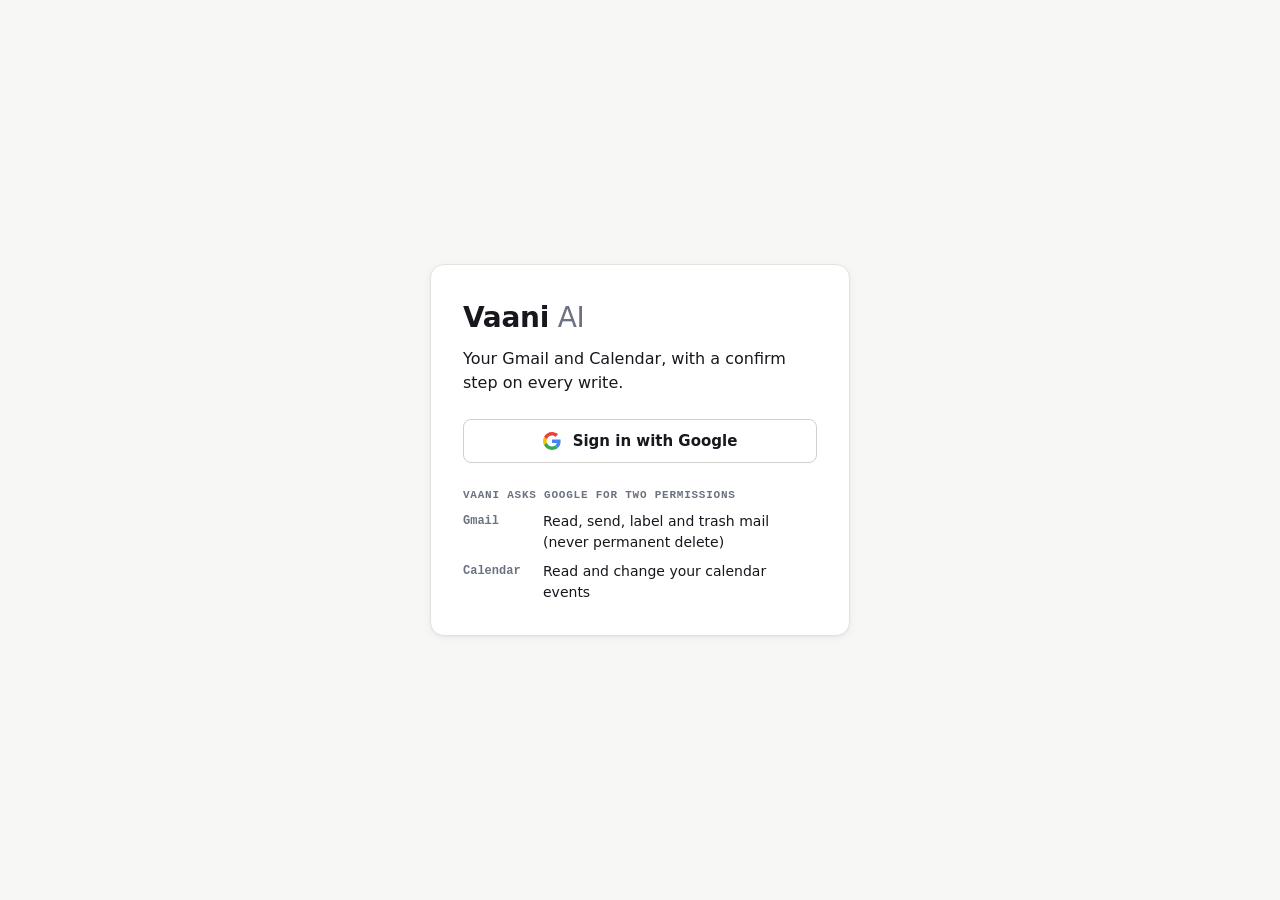
==== static/login.html @ 080baf88 "Sign-in, autonomy ladder, earned promotion, brief-first chat, follow-ups - Google sign-in (VAANI_AUT" ====
<!doctype html>
<html lang="en">
<head>
<meta charset="utf-8">
<meta name="viewport" content="width=device-width, initial-scale=1">
<meta name="color-scheme" content="light dark">
<title>Sign in · Vaani AI</title>
<link rel="stylesheet" href="/static/app.css">
</head>
<body class="login" data-page="login">
<main class="login-card">
  <h1 class="wordmark">Vaani<span> AI</span></h1>
  <p class="tagline">Your Gmail and Calendar, with a confirm step on every write.</p>
  <p class="login-error" id="loginError" role="alert" hidden></p>
  <form method="get" action="/auth/login">
    <button type="submit" class="google-btn">
      <svg width="18" height="18" viewBox="0 0 48 48" aria-hidden="true">
        <path fill="#EA4335" d="M24 9.5c3.54 0 6.71 1.22 9.21 3.6l6.85-6.85C35.9 2.38 30.47 0 24 0 14.62 0 6.51 5.38 2.56 13.22l7.98 6.19C12.43 13.72 17.74 9.5 24 9.5z"/>
        <path fill="#4285F4" d="M46.98 24.55c0-1.57-.15-3.09-.38-4.55H24v9.02h12.94c-.58 2.96-2.26 5.48-4.78 7.18l7.73 6c4.51-4.18 7.09-10.36 7.09-17.65z"/>
        <path fill="#FBBC05" d="M10.53 28.59c-.48-1.45-.76-2.99-.76-4.59s.27-3.14.76-4.59l-7.98-6.19C.92 16.46 0 20.12 0 24c0 3.88.92 7.54 2.56 10.78l7.97-6.19z"/>
        <path fill="#34A853" d="M24 48c6.48 0 11.93-2.13 15.89-5.81l-7.73-6c-2.15 1.45-4.92 2.3-8.16 2.3-6.26 0-11.57-4.22-13.47-9.91l-7.98 6.19C6.51 42.62 14.62 48 24 48z"/>
      </svg>
      Sign in with Google
    </button>
  </form>
  <h2 class="perm-head">Vaani asks Google for two permissions</h2>
  <ul class="perms">
    <li><strong>Gmail</strong><span>Read, send, label and trash mail (never permanent delete)</span></li>
    <li><strong>Calendar</strong><span>Read and change your calendar events</span></li>
  </ul>
</main>
<script src="/static/app.js" defer></script>
</body>
</html>
---- static/app.css ----
/* Vaani AI "Ledger" theme: an audit trail, not a chatbot.
   Indigo = waiting for your approval, green = verified by Google, amber = pending / stale, red = risk.
   No web fonts are downloaded: Inter and IBM Plex Mono are used only if installed locally. */

:root {
  --bg: #F7F7F5; --surface: #FFFFFF; --surface-2: #F0F0EC; --ink: #16181D; --muted: #6B7280;
  --line: #E4E4DF; --line-strong: #D1D1CB;
  --accent: #3F3CBB; --accent-ink: #3F3CBB; --accent-soft: #EDEDFA;
  --ok: #15803D; --ok-soft: #EAF6EE; --warn: #B45309; --warn-soft: #FDF3E6;
  --risk: #B91C1C; --risk-btn: #B91C1C; --risk-soft: #FCECEC;
  --user-bg: #E9E9F6; --focus: #3F3CBB;
  --shadow: 0 1px 2px rgba(22, 24, 29, .04), 0 2px 8px rgba(22, 24, 29, .05);
  --font: "Inter", system-ui, -apple-system, BlinkMacSystemFont, "Segoe UI", Roboto, Helvetica, Arial, sans-serif;
  --mono: "IBM Plex Mono", ui-monospace, SFMono-Regular, Menlo, Consolas, "Liberation Mono", monospace;
  --r: 10px; --rail: 240px; --drawer: 380px; --col: 760px;
  color-scheme: light;
}
@media (prefers-color-scheme: dark) {
  :root {
    --bg: #0F1115; --surface: #171A21; --surface-2: #1E222B; --ink: #E7E9EE; --muted: #9AA2B1;
    --line: #262A34; --line-strong: #363B47;
    --accent: #4F4CD6; --accent-ink: #ABA9FF; --accent-soft: #1F2042;
    --ok: #4ACB7A; --ok-soft: #10261A; --warn: #E9A645; --warn-soft: #2B2012;
    --risk: #F27676; --risk-btn: #C42A2A; --risk-soft: #2D1517;
    --user-bg: #24264A; --focus: #ABA9FF;
    --shadow: 0 1px 2px rgba(0, 0, 0, .3);
    color-scheme: dark;
  }
}
/* VAANI_THEME=classic: same page, the old blue accent. */
body.theme-classic { --accent: #2563EB; --accent-ink: #2563EB; --accent-soft: #E8EFFD; --user-bg: #DBEAFE; --focus: #2563EB; }
@media (prefers-color-scheme: dark) {
  body.theme-classic { --accent: #2563EB; --accent-ink: #8AB4FF; --accent-soft: #172338; --user-bg: #1C2C4A; --focus: #8AB4FF; }
}

* { box-sizing: border-box; }
[hidden] { display: none !important; }
html, body { height: 100%; }
body { margin: 0; background: var(--bg); color: var(--ink); font: 15px/1.5 var(--font); -webkit-font-smoothing: antialiased; }
a { color: var(--accent-ink); text-underline-offset: 2px; }
.sr { position: absolute; width: 1px; height: 1px; overflow: hidden; clip: rect(0 0 0 0); white-space: nowrap; }
.muted { color: var(--muted); }
:focus-visible { outline: 2px solid var(--focus); outline-offset: 2px; }
.skip-link { position: absolute; left: 8px; top: -48px; z-index: 100; background: var(--surface); padding: 8px 12px; border-radius: 8px; }
.skip-link:focus { top: 8px; }

/* ---------------------------------------------------------------- buttons */
button { font: inherit; font-size: 14px; line-height: 20px; min-height: 32px; padding: 5px 12px; border-radius: 8px;
  border: 1px solid var(--line-strong); background: var(--surface); color: var(--ink); cursor: pointer; }
button:hover:not(:disabled):not([aria-disabled="true"]) { border-color: var(--muted); }
button.primary { background: var(--accent); border-color: var(--accent); color: #fff; font-weight: 550; }
button.danger { background: var(--risk-btn); border-color: var(--risk-btn); color: #fff; font-weight: 550; }
button.primary:hover:not(:disabled), button.danger:hover:not(:disabled) { filter: brightness(1.1); border-color: transparent; }
button.ghost { background: transparent; border-color: transparent; color: var(--muted); }
button.ghost:hover:not(:disabled) { background: var(--surface-2); color: var(--ink); border-color: transparent; }
button.link { background: none; border: 0; padding: 0; min-height: 0; font: inherit; color: var(--accent-ink); text-decoration: underline; text-underline-offset: 2px; }
button.sm { font-size: 13px; padding: 3px 10px; min-height: 28px; }
button:disabled, button[aria-disabled="true"] { opacity: .5; cursor: default; }
.icon-btn { display: inline-flex; align-items: center; justify-content: center; width: 36px; height: 36px; padding: 0; border-color: transparent; background: transparent; font-size: 20px; line-height: 1; color: var(--ink); }
.icon-btn:hover:not(:disabled) { background: var(--surface-2); }

/* ---------------------------------------------------------------- frame */
.app { display: grid; grid-template-columns: var(--rail) minmax(0, 1fr); height: 100vh; height: 100dvh; }
.rail { background: var(--surface); border-right: 1px solid var(--line); display: flex; flex-direction: column; gap: 16px; padding: 16px 12px; min-height: 0; overflow-y: auto; }
.wordmark { font-weight: 700; font-size: 17px; letter-spacing: -.01em; padding: 4px 8px; }
.wordmark span { color: var(--muted); font-weight: 500; }
.rail-nav { display: flex; flex-direction: column; gap: 2px; }
.rail-btn { display: flex; align-items: center; justify-content: space-between; gap: 8px; width: 100%; text-align: left; padding: 7px 10px; border-color: transparent; background: transparent; }
.rail-btn:hover:not(:disabled) { background: var(--surface-2); border-color: transparent; }
.rail-btn[aria-expanded="true"] { background: var(--accent-soft); color: var(--accent-ink); font-weight: 600; }
#newBtn { justify-content: center; border-color: var(--line-strong); background: var(--surface); margin-bottom: 8px; font-weight: 550; }
.badge { font: 600 12px/18px var(--mono); min-width: 20px; padding: 0 6px; border-radius: 999px; background: var(--warn-soft); color: var(--warn); text-align: center; }
.account { margin-top: auto; display: grid; grid-template-columns: 32px minmax(0, 1fr); gap: 4px 10px; align-items: center; padding: 12px 8px 0; border-top: 1px solid var(--line); }
.avatar { position: relative; width: 32px; height: 32px; border-radius: 50%; background: var(--accent-soft); color: var(--accent-ink); display: grid; place-items: center; font-weight: 650; font-size: 14px; overflow: hidden; }
.avatar img { position: absolute; inset: 0; width: 100%; height: 100%; object-fit: cover; }
.account .who { min-width: 0; font-size: 13px; line-height: 18px; }
.account .who div { overflow: hidden; text-overflow: ellipsis; white-space: nowrap; }
#acctName:empty { display: none; }
#signOut { grid-column: 1 / -1; justify-self: start; margin-top: 4px; }

.center { display: flex; flex-direction: column; min-width: 0; min-height: 0; height: 100vh; height: 100dvh; }
.topbar { display: flex; align-items: center; gap: 8px; min-height: 40px; padding: 4px 16px; border-bottom: 1px solid var(--line); font-size: 12px; color: var(--muted); }
.topbar .brand, #menuBtn { display: none; }
.topbar .brand { font-weight: 700; font-size: 15px; color: var(--ink); white-space: nowrap; }
.me { flex: 1; min-width: 0; font-family: var(--mono); white-space: nowrap; overflow: hidden; text-overflow: ellipsis; }
.me.warn { color: var(--warn); }
.scroller { flex: 1; min-height: 0; overflow-y: auto; }
.thread { max-width: var(--col); margin: 0 auto; padding: 24px 16px 32px; display: flex; flex-direction: column; gap: 16px; }

.composer { border-top: 1px solid var(--line); background: var(--bg); padding: 12px 16px; }
.composer-inner { max-width: var(--col); margin: 0 auto; display: flex; gap: 8px; }
.composer input { flex: 1; min-width: 0; font: inherit; padding: 9px 12px; border: 1px solid var(--line-strong); border-radius: var(--r); background: var(--surface); color: var(--ink); }
.composer input:focus-visible { outline: 2px solid var(--focus); outline-offset: -1px; }
.composer.editing input { border-color: var(--accent); box-shadow: 0 0 0 3px var(--accent-soft); }
.composer button[type="submit"] { min-height: 40px; padding: 0 16px; }
.strip { display: block; padding: 5px 16px; border-top: 1px solid var(--line); background: var(--surface); font: 12px/18px var(--mono); color: var(--muted); white-space: nowrap; overflow: hidden; text-overflow: ellipsis; }
.strip .sep { opacity: .6; }
.strip .local { color: var(--ok); }
.strip .warn { color: var(--warn); }

.drawer { background: var(--surface); border-left: 1px solid var(--line); display: flex; flex-direction: column; min-height: 0; height: 100vh; height: 100dvh; }
.drawer-head { display: flex; align-items: center; justify-content: space-between; gap: 8px; padding: 8px 8px 8px 16px; border-bottom: 1px solid var(--line); min-height: 52px; }
.drawer-head h2 { margin: 0; font-size: 16px; }
.drawer-head h2:focus { outline: none; }
.drawer-body { flex: 1; min-height: 0; overflow-y: auto; padding: 16px; display: flex; flex-direction: column; gap: 16px; }
.scrim { position: fixed; inset: 0; z-index: 35; background: rgba(15, 17, 21, .4); }

@media (min-width: 1100px) {
  .app.with-drawer { grid-template-columns: var(--rail) minmax(0, 1fr) var(--drawer); }
}
@media (max-width: 1099px) {
  .drawer { position: fixed; top: 0; right: 0; bottom: 0; width: min(var(--drawer), 100vw); z-index: 40; box-shadow: -12px 0 32px rgba(0, 0, 0, .18); animation: slide-in .18s ease-out; }
}
@media (max-width: 899px) {
  .app { grid-template-columns: minmax(0, 1fr); }
  .rail { position: fixed; top: 0; bottom: 0; left: 0; width: var(--rail); z-index: 45; transform: translateX(-100%); visibility: hidden; transition: transform .18s ease-out, visibility .18s; box-shadow: 12px 0 32px rgba(0, 0, 0, .18); }
  .app.rail-open .rail { transform: none; visibility: visible; }
  .topbar { padding: 4px 8px; }
  .topbar .brand, #menuBtn { display: inline-flex; }
  .me { font-size: 11px; }
}
@keyframes slide-in { from { transform: translateX(24px); opacity: .4; } to { transform: none; opacity: 1; } }
@media (prefers-reduced-motion: reduce) { *, *::before { animation: none !important; transition: none !important; } }

/* ---------------------------------------------------------------- chat */
.msg { max-width: 85%; overflow-wrap: anywhere; }
.msg.user { align-self: flex-end; background: var(--user-bg); padding: 8px 14px; border-radius: 14px 14px 4px 14px; white-space: pre-wrap; }
.msg.bot { align-self: stretch; max-width: 100%; }
.msg.bot p { margin: 0; }
.msg.bot p + p, .msg.bot p + ol, .msg.bot p + ul, .msg.bot ol + p, .msg.bot ul + p { margin-top: 8px; }
.msg.bot ol, .msg.bot ul { margin: 4px 0 0; padding-left: 22px; }
.msg.bot li { margin: 2px 0; }
.msg.bot li > ul, .msg.bot li > ol { margin-top: 2px; padding-left: 18px; }
.msg.bot li > ul { list-style: disc; }
.msg.err { color: var(--warn); }
.meta { font: 12px/18px var(--mono); color: var(--muted); margin-top: -8px; }
.thread > .meta:first-child { margin-top: 0; }
.meta.err { color: var(--warn); }
.spin { align-self: flex-start; display: flex; align-items: center; gap: 8px; color: var(--muted); font: 13px var(--mono); }
.spin::before { content: ""; width: 12px; height: 12px; border: 2px solid var(--line-strong); border-top-color: var(--accent); border-radius: 50%; animation: r .8s linear infinite; }
@keyframes r { to { transform: rotate(360deg); } }
.starter { display: flex; flex-wrap: wrap; gap: 8px; }
.chip-btn { border-radius: 999px; font-size: 13px; padding: 4px 12px; }

/* ---------------------------------------------------------------- cards */
.card { background: var(--surface); border: 1px solid var(--line); border-radius: var(--r); padding: 16px; box-shadow: var(--shadow); }
.card:focus { outline: none; }
.card:focus-visible { outline: 2px solid var(--focus); outline-offset: 2px; }
.card-head { display: flex; align-items: center; gap: 8px; flex-wrap: wrap; margin-bottom: 8px; }
.stamp { font: 600 11px/16px var(--mono); letter-spacing: .07em; text-transform: uppercase; color: var(--muted); }
.stamp.accent-ink { color: var(--accent-ink); }
.stamp.when { margin-left: auto; font-weight: 400; letter-spacing: 0; text-transform: none; font-size: 12px; }
.chip { display: inline-flex; align-items: center; gap: 4px; font: 12px/18px var(--mono); padding: 0 8px; border-radius: 999px; border: 1px solid var(--line-strong); color: var(--muted); background: var(--surface); white-space: nowrap; }
.chip.accent { background: var(--accent-soft); color: var(--accent-ink); border-color: transparent; }
.chip.ok { background: var(--ok-soft); color: var(--ok); border-color: transparent; }
.chip.warn { background: var(--warn-soft); color: var(--warn); border-color: transparent; }
.card h4 { margin: 0 0 8px; font-size: 15px; font-weight: 650; }
.card .line { font-size: 14px; margin: 2px 0; overflow-wrap: anywhere; }
.mailbody { white-space: pre-wrap; background: var(--bg); border: 1px solid var(--line); border-radius: 8px; padding: 8px 12px; margin: 8px 0; max-height: 260px; overflow: auto; font-size: 14px; overflow-wrap: anywhere; }
blockquote.mailbody { margin: 0; }
.note { margin: 8px 0 0; font-size: 13px; color: var(--muted); }
.actions { display: flex; align-items: center; gap: 8px; flex-wrap: wrap; margin-top: 16px; }
.actions.tight { margin-top: 0; }
.status { font: 12px/18px var(--mono); color: var(--muted); }
.status:empty { display: none; }
.status.err, .err-line, .inline-err { color: var(--risk); }
.err-line { margin: 0; padding: 8px 16px; font-size: 13px; }
.inline-err { margin: 0; font-size: 13px; }
.inline-err:empty { display: none; }

.card.action.live { border-color: var(--accent); box-shadow: inset 3px 0 0 var(--accent), var(--shadow); }
.card.action.danger.live { border-color: var(--risk); box-shadow: inset 3px 0 0 var(--risk), var(--shadow); }
.card.action.danger .stamp.accent-ink { color: var(--risk); }
.card.done { box-shadow: none; }
.card.done > :not(.actions):not(.status) { opacity: .75; }
.card.inline { display: flex; align-items: center; gap: 8px; flex-wrap: wrap; padding: 8px 8px 8px 14px; }
.inline-title { flex: 1 1 160px; min-width: 0; font-size: 14px; font-weight: 550; overflow: hidden; text-overflow: ellipsis; white-space: nowrap; }
.card.inline .status { flex-basis: 100%; }

.card.receipt { --tone: var(--ok); border-color: color-mix(in srgb, var(--tone) 40%, var(--line)); box-shadow: inset 3px 0 0 var(--tone), var(--shadow); }
.card.receipt.warn { --tone: var(--warn); }
.card.receipt.risk { --tone: var(--risk); }
.receipt .tone { color: var(--tone); }
.tick { font: 12px/18px var(--mono); }
.tick.ok { color: var(--ok); } .tick.warn { color: var(--warn); } .tick.muted { color: var(--muted); }
.report { list-style: none; margin: 0; padding: 0; font: 13px/1.55 var(--mono); }
.report li { padding-left: 18px; position: relative; overflow-wrap: anywhere; }
.report li::before { content: "›"; position: absolute; left: 4px; color: var(--tone); }
.undo { margin: 8px 0 0; font-size: 13px; color: var(--muted); }

.card.offer { border-style: dashed; border-color: var(--accent); }
.offer-text { margin: 0; }
.card.banner.warn { border-color: var(--warn); background: var(--warn-soft); }
.card.banner p { margin: 0; }

/* ---------------------------------------------------------------- brief */
.card.brief { padding: 0; overflow: hidden; }
.brief-head { display: flex; align-items: baseline; justify-content: space-between; gap: 4px 12px; flex-wrap: wrap; padding: 12px 16px; background: var(--surface-2); border-bottom: 1px solid var(--line); }
.brief-head h3 { margin: 0; font-size: 15px; }
.stamp-row { margin: 0; font: 12px/18px var(--mono); color: var(--muted); }
.card.brief.stale .stamp-row { color: var(--warn); }
.group { padding: 12px 16px; }
.group + .group { border-top: 1px solid var(--line); }
.group h4 { display: flex; align-items: center; gap: 8px; margin: 0 0 4px; font-size: 13px; font-weight: 650; }
.group .count { font: 12px/18px var(--mono); color: var(--muted); padding: 0 6px; border-radius: 999px; background: var(--surface-2); }
.g-needs_reply .count { background: var(--accent-soft); color: var(--accent-ink); }
.g-follow_ups .count { background: var(--warn-soft); color: var(--warn); }
.rows { list-style: none; margin: 0; padding: 0; }
.row { display: grid; grid-template-columns: minmax(0, 1fr) auto; column-gap: 12px; padding: 8px 0; }
.row + .row { border-top: 1px dashed var(--line); }
.row > :not(.row-actions) { grid-column: 1; min-width: 0; }
.row-top { display: flex; align-items: center; gap: 8px; min-width: 0; }
.sender { font-weight: 600; font-size: 14px; overflow: hidden; text-overflow: ellipsis; white-space: nowrap; }
.date { margin-left: auto; font: 12px/18px var(--mono); color: var(--muted); white-space: nowrap; }
.dot { flex: none; width: 8px; height: 8px; border-radius: 50%; background: var(--accent); }
.subj { font-size: 14px; overflow-wrap: anywhere; }
.snip { font-size: 13px; color: var(--muted); overflow: hidden; text-overflow: ellipsis; white-space: nowrap; }
.row-actions { grid-column: 2; grid-row: 1 / span 3; display: flex; align-items: center; gap: 4px; }
.row.dismissed > :not(.row-actions) { opacity: .5; }
.row.dismissed .subj { text-decoration: line-through; }
.drawer .row { grid-template-columns: minmax(0, 1fr); }
.drawer .row-actions { grid-column: 1; grid-row: auto; margin-top: 8px; }
.empty { margin: 0; font-size: 13px; color: var(--muted); }
.promo { display: flex; align-items: center; justify-content: space-between; gap: 8px; font-size: 14px; }
.group > button.link { margin-top: 4px; font-size: 13px; }
@media (max-width: 560px) {
  .row { grid-template-columns: minmax(0, 1fr); }
  .row-actions { grid-column: 1; grid-row: auto; margin-top: 8px; }
  .thread { padding: 16px 12px 24px; }
}

/* ---------------------------------------------------------------- drawer panels */
.lede { margin: 0; font-size: 13px; color: var(--muted); }
.notice { margin: 0; padding: 8px 12px; border-radius: 8px; background: var(--warn-soft); color: var(--warn); font-size: 13px; }
.email-meta h3 { margin: 4px 0; font-size: 16px; }
.email-meta p { margin: 0; font-size: 13px; }
.wf-list { display: flex; flex-direction: column; gap: 12px; }
.wf { border: 1px solid var(--line); border-radius: var(--r); padding: 12px; display: flex; flex-direction: column; gap: 8px; }
.wf-head { display: flex; align-items: center; justify-content: space-between; gap: 8px; }
.wf-head h3 { margin: 0; font-size: 14px; }
.chip.lv-one_tap, .chip.lv-suggest { background: var(--accent-soft); color: var(--accent-ink); border-color: transparent; }
.chip.lv-auto { background: var(--ok-soft); color: var(--ok); border-color: transparent; }
.wf-desc, .level-desc { margin: 0; font-size: 13px; color: var(--muted); }
.level-desc { color: var(--ink); }
.seg { display: grid; grid-template-columns: repeat(4, minmax(0, 1fr)); gap: 2px; padding: 2px; border: 1px solid var(--line-strong); border-radius: 8px; background: var(--surface-2); }
.seg button { display: inline-flex; align-items: center; justify-content: center; gap: 3px; min-height: 30px; padding: 4px; font-size: 13px; border: 0; border-radius: 6px; background: transparent; white-space: nowrap; }
.seg button[aria-pressed="true"] { background: var(--surface); color: var(--accent-ink); font-weight: 650; box-shadow: 0 1px 2px rgba(0, 0, 0, .14); }
.seg button:hover:not(:disabled):not([aria-pressed="true"]) { background: var(--surface); }
.lock { font-size: 11px; }
.meter-row { display: flex; align-items: center; gap: 8px; font: 12px/18px var(--mono); color: var(--muted); }
.meter { display: flex; gap: 3px; }
.meter span { width: 16px; height: 6px; border-radius: 3px; background: var(--line-strong); }
.meter span.fill { background: var(--accent); }
.offer-due { font: 12px/18px var(--mono); color: var(--accent-ink); margin-right: auto; }
.switch { display: flex; align-items: center; gap: 10px; align-self: flex-start; padding: 4px 0; min-height: 28px; border: 0; background: none; font-size: 13px; text-align: left; }
.switch .knob { position: relative; flex: none; width: 32px; height: 18px; border-radius: 999px; background: var(--line-strong); transition: background .15s; }
.switch .knob::after { content: ""; position: absolute; top: 2px; left: 2px; width: 14px; height: 14px; border-radius: 50%; background: #fff; transition: transform .15s; }
.switch[aria-checked="true"] .knob { background: var(--warn); }
.switch[aria-checked="true"] .knob::after { transform: translateX(14px); }
.proof-tools { display: flex; gap: 8px; align-items: center; }
.proof-tools select { flex: 1; min-width: 0; font: inherit; font-size: 13px; padding: 5px 8px; border: 1px solid var(--line-strong); border-radius: 8px; background: var(--surface); color: var(--ink); }
.streaks { display: flex; flex-wrap: wrap; gap: 6px; margin-bottom: 12px; }
.proof-list { list-style: none; margin: 0; padding: 0; }
.proof-row { display: grid; grid-template-columns: auto minmax(0, 1fr) 16px auto; gap: 10px; align-items: baseline; padding: 8px 0; border-top: 1px solid var(--line); font-size: 13px; }
.proof-row time { font: 12px/18px var(--mono); color: var(--muted); white-space: nowrap; }
.proof-row .what { display: flex; flex-direction: column; min-width: 0; }
.outcome { font-size: 12px; }
.outcome.ok { color: var(--ok); } .outcome.warn { color: var(--warn); } .outcome.risk { color: var(--risk); }
.outcome.accent { color: var(--accent-ink); } .outcome.muted { color: var(--muted); }
.ms { font: 12px/18px var(--mono); color: var(--muted); text-align: right; white-space: nowrap; }

dialog { max-width: min(440px, calc(100vw - 32px)); padding: 24px; border: 1px solid var(--line); border-radius: 14px; background: var(--surface); color: var(--ink); box-shadow: 0 16px 48px rgba(0, 0, 0, .24); }
dialog::backdrop { background: rgba(15, 17, 21, .45); }
dialog h2 { margin: 0 0 8px; font-size: 17px; }
dialog p { margin: 0; font-size: 14px; }
dialog .actions { justify-content: flex-end; }

/* ---------------------------------------------------------------- sign-in page */
body.login { min-height: 100vh; display: grid; place-items: center; padding: 16px; }
.login-card { width: 100%; max-width: 420px; background: var(--surface); border: 1px solid var(--line); border-radius: 14px; padding: 32px; box-shadow: var(--shadow); }
.login-card .wordmark { font-size: 28px; padding: 0; margin: 0; }
.tagline { margin: 8px 0 24px; font-size: 16px; }
.login-error { margin: 0 0 16px; padding: 8px 12px; border-radius: 8px; background: var(--risk-soft); color: var(--risk); font-size: 14px; }
.google-btn { display: flex; align-items: center; justify-content: center; gap: 12px; width: 100%; min-height: 44px; font-size: 15px; font-weight: 600; }
.google-btn svg { flex: none; }
.perm-head { margin: 24px 0 8px; font: 600 11px/16px var(--mono); letter-spacing: .07em; text-transform: uppercase; color: var(--muted); }
.perms { list-style: none; margin: 0; padding: 0; display: flex; flex-direction: column; gap: 8px; }
.perms li { display: grid; grid-template-columns: 72px minmax(0, 1fr); gap: 8px; font-size: 14px; }
.perms strong { font: 600 12px/21px var(--mono); color: var(--muted); }
@media (max-width: 480px) { .login-card { padding: 24px 20px; } }
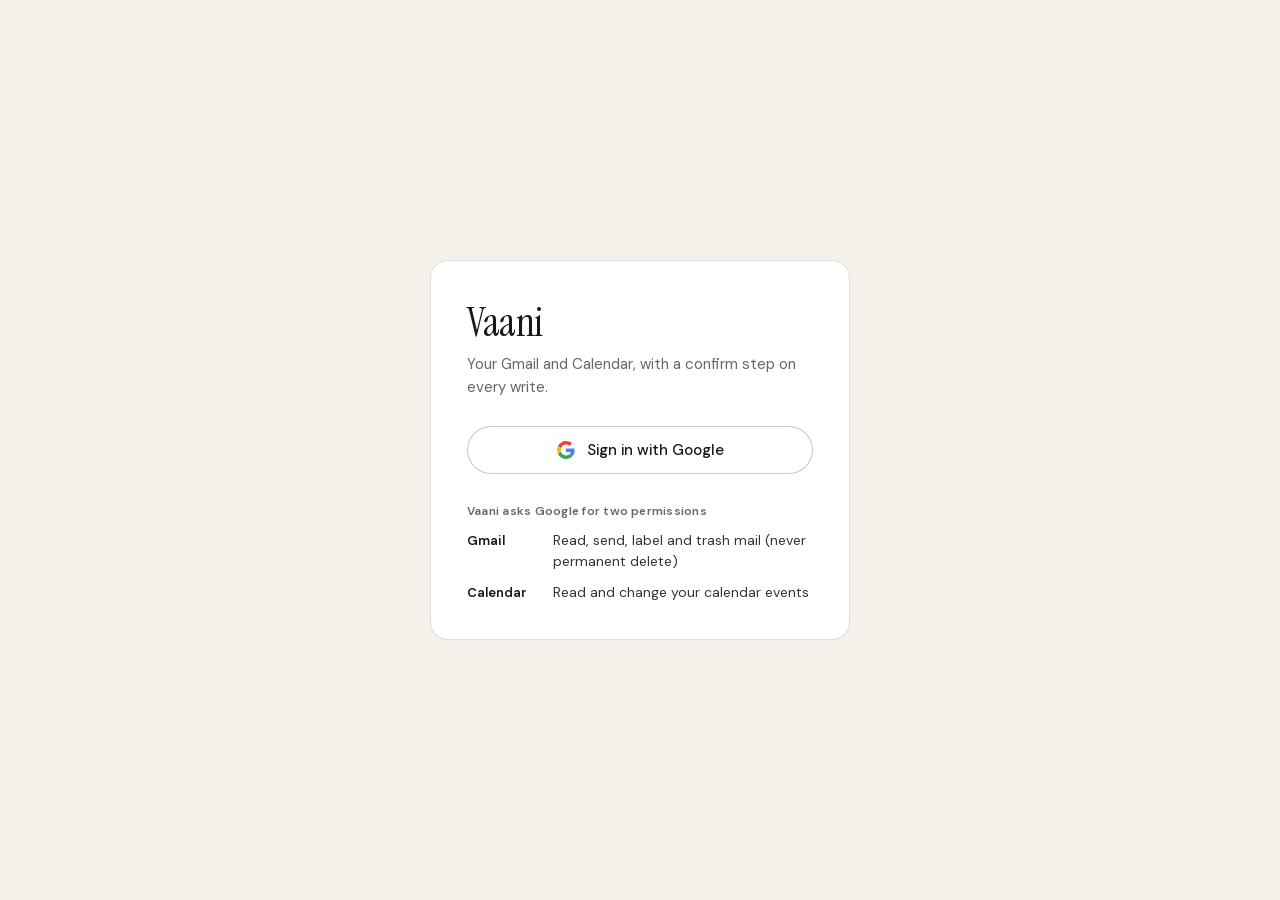
==== commit 8a5cbcc4: "Look, feel and voice: Maaya-style theme, live steps, history, rail sections, local voice Phase 1 (lo" ====
--- a/static/login.html
+++ b/static/login.html
@@ -3,13 +3,17 @@
 <head>
 <meta charset="utf-8">
 <meta name="viewport" content="width=device-width, initial-scale=1">
-<meta name="color-scheme" content="light dark">
+<meta name="color-scheme" content="light">
 <title>Sign in · Vaani AI</title>
+<!-- Light by default whatever the OS says; a saved "dark" choice applies before the first paint. -->
+<script>try { const t = localStorage.getItem("vaani.theme"); if (t === "dark") document.documentElement.dataset.theme = "dark"; } catch (_) {}</script>
+<link rel="preload" href="/static/fonts/dm-sans-400-600-normal-latin.woff2" as="font" type="font/woff2" crossorigin>
+<link rel="preload" href="/static/fonts/instrument-serif-400-normal-latin.woff2" as="font" type="font/woff2" crossorigin>
 <link rel="stylesheet" href="/static/app.css">
 </head>
 <body class="login" data-page="login">
 <main class="login-card">
-  <h1 class="wordmark">Vaani<span> AI</span></h1>
+  <h1 class="wordmark">Vaani</h1>
   <p class="tagline">Your Gmail and Calendar, with a confirm step on every write.</p>
   <p class="login-error" id="loginError" role="alert" hidden></p>
   <form method="get" action="/auth/login">
--- a/static/app.css
+++ b/static/app.css
@@ -1,77 +1,98 @@
-/* Vaani AI "Ledger" theme: an audit trail, not a chatbot.
-   Indigo = waiting for your approval, green = verified by Google, amber = pending / stale, red = risk.
-   No web fonts are downloaded: Inter and IBM Plex Mono are used only if installed locally. */
+/* Vaani AI theme: warm cream paper, white cards with hairline ink borders, near-black ink for text and primary buttons.
+   Light is the default whatever the OS says; dark only via <html data-theme="dark"> (saved in localStorage "vaani.theme").
+   Meaning: ink outline = waiting for your approval, green = verified by Google, amber = pending / stale, red = risk.
+   Fonts come from static/fonts/ (latin subsets, OFL): DM Sans for text, DM Mono only for counts, stamps and timings,
+   Instrument Serif only for the wordmark. Token names: .build/CONTRACT-v2.md. */
+
+@font-face { font-family: "DM Sans"; src: url("fonts/dm-sans-400-600-normal-latin.woff2") format("woff2"); font-weight: 400 600; font-style: normal; font-display: swap; }
+@font-face { font-family: "DM Mono"; src: url("fonts/dm-mono-400-normal-latin.woff2") format("woff2"); font-weight: 400; font-style: normal; font-display: swap; }
+@font-face { font-family: "DM Mono"; src: url("fonts/dm-mono-500-normal-latin.woff2") format("woff2"); font-weight: 500; font-style: normal; font-display: swap; }
+@font-face { font-family: "Instrument Serif"; src: url("fonts/instrument-serif-400-normal-latin.woff2") format("woff2"); font-weight: 400; font-style: normal; font-display: swap; }
+@font-face { font-family: "Instrument Serif"; src: url("fonts/instrument-serif-400-italic-latin.woff2") format("woff2"); font-weight: 400; font-style: italic; font-display: swap; }
 
 :root {
-  --bg: #F7F7F5; --surface: #FFFFFF; --surface-2: #F0F0EC; --ink: #16181D; --muted: #6B7280;
-  --line: #E4E4DF; --line-strong: #D1D1CB;
-  --accent: #3F3CBB; --accent-ink: #3F3CBB; --accent-soft: #EDEDFA;
-  --ok: #15803D; --ok-soft: #EAF6EE; --warn: #B45309; --warn-soft: #FDF3E6;
-  --risk: #B91C1C; --risk-btn: #B91C1C; --risk-soft: #FCECEC;
-  --user-bg: #E9E9F6; --focus: #3F3CBB;
-  --shadow: 0 1px 2px rgba(22, 24, 29, .04), 0 2px 8px rgba(22, 24, 29, .05);
-  --font: "Inter", system-ui, -apple-system, BlinkMacSystemFont, "Segoe UI", Roboto, Helvetica, Arial, sans-serif;
-  --mono: "IBM Plex Mono", ui-monospace, SFMono-Regular, Menlo, Consolas, "Liberation Mono", monospace;
-  --r: 10px; --rail: 240px; --drawer: 380px; --col: 760px;
+  --bg: #F4F1EB; --bg-sunken: #EAE7E0; --surface: #FFFFFF; --surface-hover: #EFECE5;
+  --ink: #1A1916; --ink-2: #37352F; --muted: #6B6860; --faint: #A8A49D;
+  --line: rgba(26, 25, 22, .08); --line-2: rgba(26, 25, 22, .14); --line-3: rgba(26, 25, 22, .24);
+  --ok: #4A6B4D; --ok-soft: #E9EFE7; --warn: #8A6A2E; --warn-soft: #F5EEDE;
+  --risk: #9C4038; --risk-soft: #F5E7E5; --info: #3D73A6; --info-soft: #E6EDF1;
+  --r-sm: 8px; --r-md: 12px; --r-lg: 18px; --r-pill: 999px;
+  --font: "DM Sans", system-ui, -apple-system, BlinkMacSystemFont, "Segoe UI", Roboto, Helvetica, Arial, sans-serif;
+  --mono: "DM Mono", ui-monospace, SFMono-Regular, Menlo, Consolas, "Liberation Mono", monospace;
+  --serif: "Instrument Serif", "Iowan Old Style", Georgia, serif;
+  --ease: cubic-bezier(.22, 1, .36, 1); --dur-fast: .15s; --dur: .25s;
+  /* Only menus, dialogs and toasts float; everything else is flat paper. */
+  --shadow-pop: 0 1px 2px rgba(26, 25, 22, .06), 0 12px 32px rgba(26, 25, 22, .12);
+  --scrim: rgba(26, 25, 22, .32);
+  --rail: 256px; --drawer: 380px; --col: 760px;
+  /* Old "Ledger" names, aliased so every older rule and feature stylesheet keeps working. */
+  --surface-2: var(--surface-hover); --line-strong: var(--line-3);
+  --accent: var(--ink); --accent-ink: var(--ink); --accent-soft: var(--bg-sunken);
+  --risk-btn: var(--risk); --user-bg: var(--bg-sunken); --focus: var(--ink);
+  --shadow: none; --r: var(--r-md);
   color-scheme: light;
 }
-@media (prefers-color-scheme: dark) {
-  :root {
-    --bg: #0F1115; --surface: #171A21; --surface-2: #1E222B; --ink: #E7E9EE; --muted: #9AA2B1;
-    --line: #262A34; --line-strong: #363B47;
-    --accent: #4F4CD6; --accent-ink: #ABA9FF; --accent-soft: #1F2042;
-    --ok: #4ACB7A; --ok-soft: #10261A; --warn: #E9A645; --warn-soft: #2B2012;
-    --risk: #F27676; --risk-btn: #C42A2A; --risk-soft: #2D1517;
-    --user-bg: #24264A; --focus: #ABA9FF;
-    --shadow: 0 1px 2px rgba(0, 0, 0, .3);
-    color-scheme: dark;
-  }
-}
-/* VAANI_THEME=classic: same page, the old blue accent. */
-body.theme-classic { --accent: #2563EB; --accent-ink: #2563EB; --accent-soft: #E8EFFD; --user-bg: #DBEAFE; --focus: #2563EB; }
-@media (prefers-color-scheme: dark) {
-  body.theme-classic { --accent: #2563EB; --accent-ink: #8AB4FF; --accent-soft: #172338; --user-bg: #1C2C4A; --focus: #8AB4FF; }
+:root[data-theme="dark"] {
+  --bg: #1A1916; --bg-sunken: #141311; --surface: #1E1D1A; --surface-hover: #2A2926;
+  --ink: #F4F1EB; --ink-2: #DDD9D0; --muted: #C9C5BC; --faint: #8A867D;
+  --line: rgba(244, 241, 235, .10); --line-2: rgba(244, 241, 235, .18); --line-3: rgba(244, 241, 235, .30);
+  --ok: #8DB491; --ok-soft: #1F2A20; --warn: #D9B36A; --warn-soft: #2C2416;
+  --risk: #E08A80; --risk-soft: #2E1A18; --info: #8FB5DB; --info-soft: #18232D;
+  --shadow-pop: 0 1px 2px rgba(0, 0, 0, .3), 0 12px 32px rgba(0, 0, 0, .45);
+  --scrim: rgba(0, 0, 0, .5);
+  color-scheme: dark;
 }
 
 * { box-sizing: border-box; }
 [hidden] { display: none !important; }
 html, body { height: 100%; }
-body { margin: 0; background: var(--bg); color: var(--ink); font: 15px/1.5 var(--font); -webkit-font-smoothing: antialiased; }
-a { color: var(--accent-ink); text-underline-offset: 2px; }
+body { margin: 0; background: var(--bg); color: var(--ink); font: 15px/1.5 var(--font); -webkit-font-smoothing: antialiased; -moz-osx-font-smoothing: grayscale; }
+h1, h2, h3, h4, strong, b { font-weight: 600; }
+a { color: var(--ink); text-decoration-color: var(--line-3); text-underline-offset: 3px; }
+a:hover { text-decoration-color: currentColor; }
+::selection { background: var(--line-2); }
 .sr { position: absolute; width: 1px; height: 1px; overflow: hidden; clip: rect(0 0 0 0); white-space: nowrap; }
 .muted { color: var(--muted); }
+/* Utilities for feature files: .mono for a small count / stamp / timing, .serif for the wordmark or a splash line. */
+.mono { font-family: var(--mono); font-size: 12px; font-weight: 400; letter-spacing: 0; }
+.serif { font-family: var(--serif); font-weight: 400; letter-spacing: -.01em; }
 :focus-visible { outline: 2px solid var(--focus); outline-offset: 2px; }
-.skip-link { position: absolute; left: 8px; top: -48px; z-index: 100; background: var(--surface); padding: 8px 12px; border-radius: 8px; }
+.skip-link { position: absolute; left: 8px; top: -48px; z-index: 100; background: var(--surface); color: var(--ink); border: 1px solid var(--line-2); padding: 8px 14px; border-radius: var(--r-pill); }
 .skip-link:focus { top: 8px; }
 
 /* ---------------------------------------------------------------- buttons */
-button { font: inherit; font-size: 14px; line-height: 20px; min-height: 32px; padding: 5px 12px; border-radius: 8px;
-  border: 1px solid var(--line-strong); background: var(--surface); color: var(--ink); cursor: pointer; }
-button:hover:not(:disabled):not([aria-disabled="true"]) { border-color: var(--muted); }
-button.primary { background: var(--accent); border-color: var(--accent); color: #fff; font-weight: 550; }
-button.danger { background: var(--risk-btn); border-color: var(--risk-btn); color: #fff; font-weight: 550; }
-button.primary:hover:not(:disabled), button.danger:hover:not(:disabled) { filter: brightness(1.1); border-color: transparent; }
+/* Hover rules use :where() for the "not disabled" test so a component's own :hover rule wins without fighting specificity. */
+button { font: inherit; font-size: 14px; font-weight: 500; line-height: 20px; min-height: 34px; padding: 6px 14px; border-radius: var(--r-pill);
+  border: 1px solid var(--line-2); background: var(--surface); color: var(--ink); cursor: pointer;
+  transition: background-color var(--dur-fast) var(--ease), border-color var(--dur-fast) var(--ease), color var(--dur-fast) var(--ease); }
+button:hover:where(:not(:disabled, [aria-disabled="true"])) { border-color: var(--line-3); background: var(--surface-hover); }
+button.primary { background: var(--ink); border-color: var(--ink); color: var(--bg); font-weight: 600; }
+button.primary:hover:where(:not(:disabled, [aria-disabled="true"])) { background: var(--ink-2); border-color: var(--ink-2); }
+button.danger { background: var(--risk); border-color: var(--risk); color: var(--bg); font-weight: 600; }
+button.danger:hover:where(:not(:disabled, [aria-disabled="true"])) { background: color-mix(in srgb, var(--risk) 84%, var(--ink)); border-color: transparent; }
 button.ghost { background: transparent; border-color: transparent; color: var(--muted); }
-button.ghost:hover:not(:disabled) { background: var(--surface-2); color: var(--ink); border-color: transparent; }
-button.link { background: none; border: 0; padding: 0; min-height: 0; font: inherit; color: var(--accent-ink); text-decoration: underline; text-underline-offset: 2px; }
-button.sm { font-size: 13px; padding: 3px 10px; min-height: 28px; }
-button:disabled, button[aria-disabled="true"] { opacity: .5; cursor: default; }
-.icon-btn { display: inline-flex; align-items: center; justify-content: center; width: 36px; height: 36px; padding: 0; border-color: transparent; background: transparent; font-size: 20px; line-height: 1; color: var(--ink); }
-.icon-btn:hover:not(:disabled) { background: var(--surface-2); }
+button.ghost:hover:where(:not(:disabled, [aria-disabled="true"])) { background: var(--surface-hover); color: var(--ink); border-color: transparent; }
+button.link { background: none; border: 0; border-radius: var(--r-sm); padding: 0; min-height: 0; font: inherit; font-weight: 500; color: var(--ink); text-decoration: underline; text-decoration-color: var(--line-3); text-underline-offset: 3px; }
+button.link:hover:where(:not(:disabled, [aria-disabled="true"])) { background: none; text-decoration-color: currentColor; }
+button.sm { font-size: 13px; padding: 4px 12px; min-height: 30px; }
+button:disabled, button[aria-disabled="true"] { opacity: .45; cursor: default; }
+.icon-btn { display: inline-flex; align-items: center; justify-content: center; width: 36px; height: 36px; min-height: 0; padding: 0; border-color: transparent; background: transparent; border-radius: var(--r-pill); font-size: 20px; line-height: 1; color: var(--ink-2); }
+.icon-btn:hover:where(:not(:disabled, [aria-disabled="true"])) { background: var(--surface-hover); border-color: transparent; color: var(--ink); }
 
 /* ---------------------------------------------------------------- frame */
-.app { display: grid; grid-template-columns: var(--rail) minmax(0, 1fr); height: 100vh; height: 100dvh; }
-.rail { background: var(--surface); border-right: 1px solid var(--line); display: flex; flex-direction: column; gap: 16px; padding: 16px 12px; min-height: 0; overflow-y: auto; }
-.wordmark { font-weight: 700; font-size: 17px; letter-spacing: -.01em; padding: 4px 8px; }
-.wordmark span { color: var(--muted); font-weight: 500; }
+.app { display: grid; grid-template-columns: var(--rail) minmax(0, 1fr); height: 100vh; height: 100dvh; background: var(--bg); }
+.rail { background: var(--bg); border-right: 1px solid var(--line); display: flex; flex-direction: column; gap: 18px; padding: 18px 14px; min-height: 0; overflow-y: auto; scrollbar-width: thin; scrollbar-color: var(--line-3) transparent; }
+.wordmark { font-family: var(--serif); font-weight: 400; font-size: 27px; line-height: 1.1; letter-spacing: -.01em; padding: 2px 10px; color: var(--ink); }
+.wordmark span { color: var(--muted); }
 .rail-nav { display: flex; flex-direction: column; gap: 2px; }
-.rail-btn { display: flex; align-items: center; justify-content: space-between; gap: 8px; width: 100%; text-align: left; padding: 7px 10px; border-color: transparent; background: transparent; }
-.rail-btn:hover:not(:disabled) { background: var(--surface-2); border-color: transparent; }
-.rail-btn[aria-expanded="true"] { background: var(--accent-soft); color: var(--accent-ink); font-weight: 600; }
-#newBtn { justify-content: center; border-color: var(--line-strong); background: var(--surface); margin-bottom: 8px; font-weight: 550; }
-.badge { font: 600 12px/18px var(--mono); min-width: 20px; padding: 0 6px; border-radius: 999px; background: var(--warn-soft); color: var(--warn); text-align: center; }
-.account { margin-top: auto; display: grid; grid-template-columns: 32px minmax(0, 1fr); gap: 4px 10px; align-items: center; padding: 12px 8px 0; border-top: 1px solid var(--line); }
-.avatar { position: relative; width: 32px; height: 32px; border-radius: 50%; background: var(--accent-soft); color: var(--accent-ink); display: grid; place-items: center; font-weight: 650; font-size: 14px; overflow: hidden; }
+.rail-btn { display: flex; align-items: center; justify-content: space-between; gap: 8px; width: 100%; min-height: 36px; text-align: left; padding: 7px 12px; border-color: transparent; border-radius: var(--r-md); background: transparent; color: var(--ink-2); }
+.rail-btn:hover:where(:not(:disabled, [aria-disabled="true"])) { background: var(--surface-hover); border-color: transparent; color: var(--ink); }
+.rail-btn[aria-expanded="true"] { background: var(--surface); border-color: var(--line-2); color: var(--ink); font-weight: 600; }
+#newBtn { justify-content: center; border-radius: var(--r-pill); border-color: var(--ink); background: var(--ink); color: var(--bg); margin-bottom: 10px; font-weight: 600; }
+#newBtn:hover:where(:not(:disabled, [aria-disabled="true"])) { background: var(--ink-2); border-color: var(--ink-2); }
+.badge { font: 500 11px/18px var(--mono); min-width: 20px; padding: 0 6px; border-radius: var(--r-pill); background: var(--warn-soft); color: var(--warn); text-align: center; }
+.account { margin-top: auto; display: grid; grid-template-columns: 32px minmax(0, 1fr); gap: 4px 10px; align-items: center; padding: 14px 8px 0; border-top: 1px solid var(--line); }
+.avatar { position: relative; width: 32px; height: 32px; border-radius: 50%; background: var(--bg-sunken); color: var(--ink); border: 1px solid var(--line-2); display: grid; place-items: center; font-weight: 600; font-size: 14px; overflow: hidden; }
 .avatar img { position: absolute; inset: 0; width: 100%; height: 100%; object-fit: cover; }
 .account .who { min-width: 0; font-size: 13px; line-height: 18px; }
 .account .who div { overflow: hidden; text-overflow: ellipsis; white-space: nowrap; }
@@ -79,141 +100,146 @@
 #signOut { grid-column: 1 / -1; justify-self: start; margin-top: 4px; }
 
 .center { display: flex; flex-direction: column; min-width: 0; min-height: 0; height: 100vh; height: 100dvh; }
-.topbar { display: flex; align-items: center; gap: 8px; min-height: 40px; padding: 4px 16px; border-bottom: 1px solid var(--line); font-size: 12px; color: var(--muted); }
+.topbar { display: flex; align-items: center; gap: 8px; min-height: 44px; padding: 4px 20px; border-bottom: 1px solid var(--line); background: var(--bg); font-size: 12px; color: var(--muted); }
 .topbar .brand, #menuBtn { display: none; }
-.topbar .brand { font-weight: 700; font-size: 15px; color: var(--ink); white-space: nowrap; }
-.me { flex: 1; min-width: 0; font-family: var(--mono); white-space: nowrap; overflow: hidden; text-overflow: ellipsis; }
+.topbar .brand { font-family: var(--serif); font-weight: 400; font-size: 21px; line-height: 1; color: var(--ink); white-space: nowrap; }
+.me { flex: 1; min-width: 0; white-space: nowrap; overflow: hidden; text-overflow: ellipsis; }
 .me.warn { color: var(--warn); }
-.scroller { flex: 1; min-height: 0; overflow-y: auto; }
-.thread { max-width: var(--col); margin: 0 auto; padding: 24px 16px 32px; display: flex; flex-direction: column; gap: 16px; }
-
-.composer { border-top: 1px solid var(--line); background: var(--bg); padding: 12px 16px; }
-.composer-inner { max-width: var(--col); margin: 0 auto; display: flex; gap: 8px; }
-.composer input { flex: 1; min-width: 0; font: inherit; padding: 9px 12px; border: 1px solid var(--line-strong); border-radius: var(--r); background: var(--surface); color: var(--ink); }
-.composer input:focus-visible { outline: 2px solid var(--focus); outline-offset: -1px; }
-.composer.editing input { border-color: var(--accent); box-shadow: 0 0 0 3px var(--accent-soft); }
-.composer button[type="submit"] { min-height: 40px; padding: 0 16px; }
-.strip { display: block; padding: 5px 16px; border-top: 1px solid var(--line); background: var(--surface); font: 12px/18px var(--mono); color: var(--muted); white-space: nowrap; overflow: hidden; text-overflow: ellipsis; }
-.strip .sep { opacity: .6; }
+.scroller { flex: 1; min-height: 0; overflow-y: auto; scrollbar-width: thin; scrollbar-color: var(--line-3) transparent; }
+.thread { max-width: var(--col); margin: 0 auto; padding: 32px 20px 40px; display: flex; flex-direction: column; gap: 18px; }
+
+.composer { background: var(--bg); padding: 12px 20px 16px; }
+.composer-inner { max-width: var(--col); margin: 0 auto; display: flex; align-items: flex-end; gap: 8px; }
+.composer input, .composer textarea { flex: 1; min-width: 0; font: inherit; padding: 11px 16px; border: 1px solid var(--line-2); border-radius: var(--r-lg); background: var(--surface); color: var(--ink);
+  transition: border-color var(--dur-fast) var(--ease); }
+.composer input::placeholder, .composer textarea::placeholder { color: var(--muted); opacity: 1; }
+.composer input:focus-visible, .composer textarea:focus-visible { outline: 3px solid var(--line); outline-offset: 0; border-color: var(--line-3); }
+.composer.editing input, .composer.editing textarea { border-color: var(--ink); outline: 3px solid var(--line-2); outline-offset: 0; }
+.composer button[type="submit"] { min-height: 44px; padding: 0 20px; }
+.strip { display: block; padding: 6px 20px; border-top: 1px solid var(--line); background: var(--bg); font: 11px/18px var(--mono); color: var(--muted); white-space: nowrap; overflow: hidden; text-overflow: ellipsis; }
+.strip .sep { opacity: .5; }
 .strip .local { color: var(--ok); }
 .strip .warn { color: var(--warn); }
 
-.drawer { background: var(--surface); border-left: 1px solid var(--line); display: flex; flex-direction: column; min-height: 0; height: 100vh; height: 100dvh; }
-.drawer-head { display: flex; align-items: center; justify-content: space-between; gap: 8px; padding: 8px 8px 8px 16px; border-bottom: 1px solid var(--line); min-height: 52px; }
-.drawer-head h2 { margin: 0; font-size: 16px; }
+.drawer { background: var(--bg); border-left: 1px solid var(--line-2); display: flex; flex-direction: column; min-height: 0; height: 100vh; height: 100dvh; }
+.drawer-head { display: flex; align-items: center; justify-content: space-between; gap: 8px; padding: 10px 10px 10px 20px; border-bottom: 1px solid var(--line); min-height: 56px; }
+.drawer-head h2 { margin: 0; font-size: 16px; font-weight: 600; }
 .drawer-head h2:focus { outline: none; }
-.drawer-body { flex: 1; min-height: 0; overflow-y: auto; padding: 16px; display: flex; flex-direction: column; gap: 16px; }
-.scrim { position: fixed; inset: 0; z-index: 35; background: rgba(15, 17, 21, .4); }
+.drawer-body { flex: 1; min-height: 0; overflow-y: auto; padding: 20px; display: flex; flex-direction: column; gap: 16px; scrollbar-width: thin; scrollbar-color: var(--line-3) transparent; }
+.scrim { position: fixed; inset: 0; z-index: 35; background: var(--scrim); }
 
 @media (min-width: 1100px) {
   .app.with-drawer { grid-template-columns: var(--rail) minmax(0, 1fr) var(--drawer); }
 }
 @media (max-width: 1099px) {
-  .drawer { position: fixed; top: 0; right: 0; bottom: 0; width: min(var(--drawer), 100vw); z-index: 40; box-shadow: -12px 0 32px rgba(0, 0, 0, .18); animation: slide-in .18s ease-out; }
+  .drawer { position: fixed; top: 0; right: 0; bottom: 0; width: min(var(--drawer), 100vw); z-index: 40; animation: slide-in var(--dur) var(--ease); }
 }
 @media (max-width: 899px) {
   .app { grid-template-columns: minmax(0, 1fr); }
-  .rail { position: fixed; top: 0; bottom: 0; left: 0; width: var(--rail); z-index: 45; transform: translateX(-100%); visibility: hidden; transition: transform .18s ease-out, visibility .18s; box-shadow: 12px 0 32px rgba(0, 0, 0, .18); }
+  .rail { position: fixed; top: 0; bottom: 0; left: 0; width: var(--rail); z-index: 45; border-right-color: var(--line-2); transform: translateX(-100%); visibility: hidden; transition: transform var(--dur) var(--ease), visibility var(--dur); }
   .app.rail-open .rail { transform: none; visibility: visible; }
   .topbar { padding: 4px 8px; }
   .topbar .brand, #menuBtn { display: inline-flex; }
   .me { font-size: 11px; }
 }
 @keyframes slide-in { from { transform: translateX(24px); opacity: .4; } to { transform: none; opacity: 1; } }
-@media (prefers-reduced-motion: reduce) { *, *::before { animation: none !important; transition: none !important; } }
+@media (prefers-reduced-motion: reduce) { *, *::before, *::after { animation: none !important; transition: none !important; } }
 
 /* ---------------------------------------------------------------- chat */
 .msg { max-width: 85%; overflow-wrap: anywhere; }
-.msg.user { align-self: flex-end; background: var(--user-bg); padding: 8px 14px; border-radius: 14px 14px 4px 14px; white-space: pre-wrap; }
-.msg.bot { align-self: stretch; max-width: 100%; }
+.msg.user { align-self: flex-end; background: var(--bg-sunken); color: var(--ink); padding: 10px 16px; border-radius: var(--r-lg); white-space: pre-wrap; }
+.msg.bot { align-self: stretch; max-width: 100%; color: var(--ink); }
 .msg.bot p { margin: 0; }
-.msg.bot p + p, .msg.bot p + ol, .msg.bot p + ul, .msg.bot ol + p, .msg.bot ul + p { margin-top: 8px; }
-.msg.bot ol, .msg.bot ul { margin: 4px 0 0; padding-left: 22px; }
-.msg.bot li { margin: 2px 0; }
+.msg.bot p + p, .msg.bot p + ol, .msg.bot p + ul, .msg.bot ol + p, .msg.bot ul + p { margin-top: 10px; }
+.msg.bot ol, .msg.bot ul { margin: 6px 0 0; padding-left: 22px; }
+.msg.bot li { margin: 3px 0; }
 .msg.bot li > ul, .msg.bot li > ol { margin-top: 2px; padding-left: 18px; }
 .msg.bot li > ul { list-style: disc; }
 .msg.err { color: var(--warn); }
-.meta { font: 12px/18px var(--mono); color: var(--muted); margin-top: -8px; }
+.meta { font: 11px/18px var(--mono); color: var(--muted); margin-top: -10px; }
 .thread > .meta:first-child { margin-top: 0; }
 .meta.err { color: var(--warn); }
-.spin { align-self: flex-start; display: flex; align-items: center; gap: 8px; color: var(--muted); font: 13px var(--mono); }
-.spin::before { content: ""; width: 12px; height: 12px; border: 2px solid var(--line-strong); border-top-color: var(--accent); border-radius: 50%; animation: r .8s linear infinite; }
+.spin { align-self: flex-start; display: flex; align-items: center; gap: 10px; color: var(--muted); font-size: 13px; }
+.spin::before { content: ""; width: 14px; height: 14px; border: 1.5px solid var(--line-2); border-top-color: var(--ink); border-radius: 50%; animation: r .8s linear infinite; }
 @keyframes r { to { transform: rotate(360deg); } }
 .starter { display: flex; flex-wrap: wrap; gap: 8px; }
-.chip-btn { border-radius: 999px; font-size: 13px; padding: 4px 12px; }
+.chip-btn { border-radius: var(--r-pill); font-size: 13px; padding: 5px 14px; min-height: 32px; background: var(--surface); border-color: var(--line-2); color: var(--ink-2); }
 
 /* ---------------------------------------------------------------- cards */
-.card { background: var(--surface); border: 1px solid var(--line); border-radius: var(--r); padding: 16px; box-shadow: var(--shadow); }
+.card { background: var(--surface); border: 1px solid var(--line-2); border-radius: var(--r-lg); padding: 18px 20px; }
 .card:focus { outline: none; }
 .card:focus-visible { outline: 2px solid var(--focus); outline-offset: 2px; }
-.card-head { display: flex; align-items: center; gap: 8px; flex-wrap: wrap; margin-bottom: 8px; }
-.stamp { font: 600 11px/16px var(--mono); letter-spacing: .07em; text-transform: uppercase; color: var(--muted); }
-.stamp.accent-ink { color: var(--accent-ink); }
-.stamp.when { margin-left: auto; font-weight: 400; letter-spacing: 0; text-transform: none; font-size: 12px; }
-.chip { display: inline-flex; align-items: center; gap: 4px; font: 12px/18px var(--mono); padding: 0 8px; border-radius: 999px; border: 1px solid var(--line-strong); color: var(--muted); background: var(--surface); white-space: nowrap; }
-.chip.accent { background: var(--accent-soft); color: var(--accent-ink); border-color: transparent; }
+.card-head { display: flex; align-items: center; gap: 8px; flex-wrap: wrap; margin-bottom: 10px; }
+.stamp { font: 500 11px/16px var(--mono); letter-spacing: .06em; text-transform: uppercase; color: var(--muted); }
+.stamp.accent-ink { color: var(--ink); }
+.stamp.when { margin-left: auto; font-weight: 400; letter-spacing: 0; text-transform: none; }
+.chip { display: inline-flex; align-items: center; gap: 4px; font: 400 11px/20px var(--mono); padding: 0 8px; border-radius: var(--r-pill); border: 1px solid var(--line-2); color: var(--muted); background: var(--surface); white-space: nowrap; }
+.chip.accent { background: var(--bg-sunken); color: var(--ink); border-color: transparent; }
 .chip.ok { background: var(--ok-soft); color: var(--ok); border-color: transparent; }
 .chip.warn { background: var(--warn-soft); color: var(--warn); border-color: transparent; }
-.card h4 { margin: 0 0 8px; font-size: 15px; font-weight: 650; }
-.card .line { font-size: 14px; margin: 2px 0; overflow-wrap: anywhere; }
-.mailbody { white-space: pre-wrap; background: var(--bg); border: 1px solid var(--line); border-radius: 8px; padding: 8px 12px; margin: 8px 0; max-height: 260px; overflow: auto; font-size: 14px; overflow-wrap: anywhere; }
+.card h4 { margin: 0 0 8px; font-size: 16px; font-weight: 600; line-height: 1.35; }
+.card .line { font-size: 14px; margin: 2px 0; color: var(--ink-2); overflow-wrap: anywhere; }
+.mailbody { white-space: pre-wrap; background: var(--bg); color: var(--ink-2); border: 1px solid var(--line); border-radius: var(--r-md); padding: 12px 14px; margin: 10px 0; max-height: 260px; overflow: auto; font-size: 14px; overflow-wrap: anywhere; }
 blockquote.mailbody { margin: 0; }
 .note { margin: 8px 0 0; font-size: 13px; color: var(--muted); }
 .actions { display: flex; align-items: center; gap: 8px; flex-wrap: wrap; margin-top: 16px; }
 .actions.tight { margin-top: 0; }
-.status { font: 12px/18px var(--mono); color: var(--muted); }
+.status { font-size: 13px; color: var(--muted); }
 .status:empty { display: none; }
 .status.err, .err-line, .inline-err { color: var(--risk); }
-.err-line { margin: 0; padding: 8px 16px; font-size: 13px; }
+.err-line { margin: 0; padding: 10px 20px; font-size: 13px; }
 .inline-err { margin: 0; font-size: 13px; }
 .inline-err:empty { display: none; }
 
-.card.action.live { border-color: var(--accent); box-shadow: inset 3px 0 0 var(--accent), var(--shadow); }
-.card.action.danger.live { border-color: var(--risk); box-shadow: inset 3px 0 0 var(--risk), var(--shadow); }
+/* Action cards keep a 1.5px border whatever their state, so approving one does not shift the layout. */
+.card.action { border-width: 1.5px; }
+.card.action.live { border-color: var(--ink); }
+.card.action.danger.live { border-color: var(--risk); }
 .card.action.danger .stamp.accent-ink { color: var(--risk); }
-.card.done { box-shadow: none; }
-.card.done > :not(.actions):not(.status) { opacity: .75; }
-.card.inline { display: flex; align-items: center; gap: 8px; flex-wrap: wrap; padding: 8px 8px 8px 14px; }
-.inline-title { flex: 1 1 160px; min-width: 0; font-size: 14px; font-weight: 550; overflow: hidden; text-overflow: ellipsis; white-space: nowrap; }
+.card.done > :not(.actions):not(.status) { opacity: .7; }
+.card.inline { display: flex; align-items: center; gap: 8px; flex-wrap: wrap; padding: 10px 10px 10px 16px; }
+.inline-title { flex: 1 1 160px; min-width: 0; font-size: 14px; font-weight: 500; overflow: hidden; text-overflow: ellipsis; white-space: nowrap; }
 .card.inline .status { flex-basis: 100%; }
 
-.card.receipt { --tone: var(--ok); border-color: color-mix(in srgb, var(--tone) 40%, var(--line)); box-shadow: inset 3px 0 0 var(--tone), var(--shadow); }
-.card.receipt.warn { --tone: var(--warn); }
-.card.receipt.risk { --tone: var(--risk); }
+.card.receipt { --tone: var(--ok); --tone-soft: var(--ok-soft); position: relative; background: var(--tone-soft); border-color: color-mix(in srgb, var(--tone) 24%, transparent); }
+.card.receipt::before { content: ""; position: absolute; left: 0; top: 16px; bottom: 16px; width: 3px; border-radius: 0 3px 3px 0; background: var(--tone); }
+.card.receipt.warn { --tone: var(--warn); --tone-soft: var(--warn-soft); }
+.card.receipt.risk { --tone: var(--risk); --tone-soft: var(--risk-soft); }
 .receipt .tone { color: var(--tone); }
-.tick { font: 12px/18px var(--mono); }
+.tick { font: 11px/18px var(--mono); }
 .tick.ok { color: var(--ok); } .tick.warn { color: var(--warn); } .tick.muted { color: var(--muted); }
-.report { list-style: none; margin: 0; padding: 0; font: 13px/1.55 var(--mono); }
-.report li { padding-left: 18px; position: relative; overflow-wrap: anywhere; }
-.report li::before { content: "›"; position: absolute; left: 4px; color: var(--tone); }
+.report { list-style: none; margin: 0; padding: 0; font-size: 13.5px; line-height: 1.55; color: var(--ink-2); }
+.report li { padding-left: 16px; position: relative; overflow-wrap: anywhere; }
+.report li::before { content: "›"; position: absolute; left: 3px; color: var(--tone); }
 .undo { margin: 8px 0 0; font-size: 13px; color: var(--muted); }
 
-.card.offer { border-style: dashed; border-color: var(--accent); }
+.card.offer { border: 1px dashed var(--line-3); }
 .offer-text { margin: 0; }
-.card.banner.warn { border-color: var(--warn); background: var(--warn-soft); }
+.card.banner.warn { border-color: color-mix(in srgb, var(--warn) 30%, transparent); background: var(--warn-soft); }
 .card.banner p { margin: 0; }
 
 /* ---------------------------------------------------------------- brief */
 .card.brief { padding: 0; overflow: hidden; }
-.brief-head { display: flex; align-items: baseline; justify-content: space-between; gap: 4px 12px; flex-wrap: wrap; padding: 12px 16px; background: var(--surface-2); border-bottom: 1px solid var(--line); }
-.brief-head h3 { margin: 0; font-size: 15px; }
-.stamp-row { margin: 0; font: 12px/18px var(--mono); color: var(--muted); }
+.brief-head { display: flex; align-items: baseline; justify-content: space-between; gap: 4px 12px; flex-wrap: wrap; padding: 16px 20px 12px; border-bottom: 1px solid var(--line); }
+.brief-head h3 { margin: 0; font-size: 16px; font-weight: 600; }
+.stamp-row { margin: 0; font: 11px/18px var(--mono); color: var(--muted); }
+.stamp-row button { font-family: var(--font); font-size: 12px; }
 .card.brief.stale .stamp-row { color: var(--warn); }
-.group { padding: 12px 16px; }
+.group { padding: 14px 20px; }
 .group + .group { border-top: 1px solid var(--line); }
-.group h4 { display: flex; align-items: center; gap: 8px; margin: 0 0 4px; font-size: 13px; font-weight: 650; }
-.group .count { font: 12px/18px var(--mono); color: var(--muted); padding: 0 6px; border-radius: 999px; background: var(--surface-2); }
-.g-needs_reply .count { background: var(--accent-soft); color: var(--accent-ink); }
+.group h4 { display: flex; align-items: center; gap: 8px; margin: 0 0 6px; font-size: 13px; font-weight: 600; color: var(--ink-2); }
+.group .count { font: 500 11px/18px var(--mono); color: var(--muted); padding: 0 7px; border-radius: var(--r-pill); background: var(--bg-sunken); }
+.g-needs_reply .count { background: var(--ink); color: var(--bg); }
 .g-follow_ups .count { background: var(--warn-soft); color: var(--warn); }
 .rows { list-style: none; margin: 0; padding: 0; }
-.row { display: grid; grid-template-columns: minmax(0, 1fr) auto; column-gap: 12px; padding: 8px 0; }
-.row + .row { border-top: 1px dashed var(--line); }
+.row { display: grid; grid-template-columns: minmax(0, 1fr) auto; column-gap: 12px; padding: 10px 0; }
+.row + .row { border-top: 1px solid var(--line); }
 .row > :not(.row-actions) { grid-column: 1; min-width: 0; }
 .row-top { display: flex; align-items: center; gap: 8px; min-width: 0; }
 .sender { font-weight: 600; font-size: 14px; overflow: hidden; text-overflow: ellipsis; white-space: nowrap; }
-.date { margin-left: auto; font: 12px/18px var(--mono); color: var(--muted); white-space: nowrap; }
-.dot { flex: none; width: 8px; height: 8px; border-radius: 50%; background: var(--accent); }
-.subj { font-size: 14px; overflow-wrap: anywhere; }
+.date { margin-left: auto; font: 11px/18px var(--mono); color: var(--muted); white-space: nowrap; }
+.dot { flex: none; width: 7px; height: 7px; border-radius: 50%; background: var(--ink); }
+.subj { font-size: 14px; color: var(--ink-2); overflow-wrap: anywhere; }
 .snip { font-size: 13px; color: var(--muted); overflow: hidden; text-overflow: ellipsis; white-space: nowrap; }
 .row-actions { grid-column: 2; grid-row: 1 / span 3; display: flex; align-items: center; gap: 4px; }
 .row.dismissed > :not(.row-actions) { opacity: .5; }
@@ -221,70 +247,86 @@
 .drawer .row { grid-template-columns: minmax(0, 1fr); }
 .drawer .row-actions { grid-column: 1; grid-row: auto; margin-top: 8px; }
 .empty { margin: 0; font-size: 13px; color: var(--muted); }
-.promo { display: flex; align-items: center; justify-content: space-between; gap: 8px; font-size: 14px; }
-.group > button.link { margin-top: 4px; font-size: 13px; }
+.promo { display: flex; align-items: center; justify-content: space-between; gap: 8px; font-size: 14px; color: var(--ink-2); }
+.group > button.link { margin-top: 6px; font-size: 13px; }
 @media (max-width: 560px) {
   .row { grid-template-columns: minmax(0, 1fr); }
   .row-actions { grid-column: 1; grid-row: auto; margin-top: 8px; }
-  .thread { padding: 16px 12px 24px; }
+  .thread { padding: 20px 14px 28px; }
+  .card { padding: 16px; }
 }
 
 /* ---------------------------------------------------------------- drawer panels */
-.lede { margin: 0; font-size: 13px; color: var(--muted); }
-.notice { margin: 0; padding: 8px 12px; border-radius: 8px; background: var(--warn-soft); color: var(--warn); font-size: 13px; }
-.email-meta h3 { margin: 4px 0; font-size: 16px; }
+.lede { margin: 0; font-size: 13.5px; color: var(--muted); }
+.notice { margin: 0; padding: 10px 14px; border-radius: var(--r-md); background: var(--warn-soft); color: var(--warn); font-size: 13px; }
+.email-meta h3 { margin: 4px 0; font-size: 17px; font-weight: 600; }
 .email-meta p { margin: 0; font-size: 13px; }
+/* Autonomy: one white card per workflow; the level picker is a cream-deep track with a solid ink pill for the choice. */
 .wf-list { display: flex; flex-direction: column; gap: 12px; }
-.wf { border: 1px solid var(--line); border-radius: var(--r); padding: 12px; display: flex; flex-direction: column; gap: 8px; }
+.wf { background: var(--surface); border: 1px solid var(--line-2); border-radius: var(--r-lg); padding: 18px; display: flex; flex-direction: column; gap: 10px; }
 .wf-head { display: flex; align-items: center; justify-content: space-between; gap: 8px; }
-.wf-head h3 { margin: 0; font-size: 14px; }
-.chip.lv-one_tap, .chip.lv-suggest { background: var(--accent-soft); color: var(--accent-ink); border-color: transparent; }
+.wf-head h3 { margin: 0; font-size: 15px; font-weight: 600; }
+.chip.lv-one_tap, .chip.lv-suggest { background: var(--bg-sunken); color: var(--ink); border-color: transparent; }
 .chip.lv-auto { background: var(--ok-soft); color: var(--ok); border-color: transparent; }
 .wf-desc, .level-desc { margin: 0; font-size: 13px; color: var(--muted); }
-.level-desc { color: var(--ink); }
-.seg { display: grid; grid-template-columns: repeat(4, minmax(0, 1fr)); gap: 2px; padding: 2px; border: 1px solid var(--line-strong); border-radius: 8px; background: var(--surface-2); }
-.seg button { display: inline-flex; align-items: center; justify-content: center; gap: 3px; min-height: 30px; padding: 4px; font-size: 13px; border: 0; border-radius: 6px; background: transparent; white-space: nowrap; }
-.seg button[aria-pressed="true"] { background: var(--surface); color: var(--accent-ink); font-weight: 650; box-shadow: 0 1px 2px rgba(0, 0, 0, .14); }
-.seg button:hover:not(:disabled):not([aria-pressed="true"]) { background: var(--surface); }
-.lock { font-size: 11px; }
-.meter-row { display: flex; align-items: center; gap: 8px; font: 12px/18px var(--mono); color: var(--muted); }
+.level-desc { color: var(--ink-2); }
+.seg { display: grid; grid-template-columns: repeat(4, minmax(0, 1fr)); gap: 2px; padding: 3px; border: 0; border-radius: var(--r-pill); background: var(--bg-sunken); }
+.seg button { display: inline-flex; align-items: center; justify-content: center; gap: 4px; min-height: 32px; padding: 4px 8px; font-size: 13px; font-weight: 500; border: 0; border-radius: var(--r-pill); background: transparent; color: var(--muted); white-space: nowrap; }
+.seg button:hover:where(:not(:disabled, [aria-disabled="true"])) { background: var(--line); color: var(--ink); }
+.seg button[aria-pressed="true"] { background: var(--ink); color: var(--bg); font-weight: 600; }
+.lock { font-size: 11px; filter: grayscale(1); }
+.meter-row { display: flex; align-items: center; gap: 10px; font-size: 12.5px; color: var(--muted); }
 .meter { display: flex; gap: 3px; }
-.meter span { width: 16px; height: 6px; border-radius: 3px; background: var(--line-strong); }
-.meter span.fill { background: var(--accent); }
-.offer-due { font: 12px/18px var(--mono); color: var(--accent-ink); margin-right: auto; }
-.switch { display: flex; align-items: center; gap: 10px; align-self: flex-start; padding: 4px 0; min-height: 28px; border: 0; background: none; font-size: 13px; text-align: left; }
-.switch .knob { position: relative; flex: none; width: 32px; height: 18px; border-radius: 999px; background: var(--line-strong); transition: background .15s; }
-.switch .knob::after { content: ""; position: absolute; top: 2px; left: 2px; width: 14px; height: 14px; border-radius: 50%; background: #fff; transition: transform .15s; }
-.switch[aria-checked="true"] .knob { background: var(--warn); }
-.switch[aria-checked="true"] .knob::after { transform: translateX(14px); }
+.meter span { width: 16px; height: 6px; border-radius: var(--r-pill); background: var(--line-2); }
+.meter span.fill { background: var(--ink); }
+.offer-due { font-size: 13px; font-weight: 500; color: var(--ink); margin-right: auto; }
+.switch { display: flex; align-items: center; gap: 10px; align-self: flex-start; padding: 4px 0; min-height: 28px; border: 0; border-radius: var(--r-sm); background: none; color: var(--ink-2); font-size: 13px; text-align: left; }
+.switch:hover:where(:not(:disabled, [aria-disabled="true"])) { background: none; color: var(--ink); }
+.switch .knob { position: relative; flex: none; width: 32px; height: 18px; border-radius: var(--r-pill); background: var(--line-3); transition: background-color var(--dur-fast) var(--ease); }
+.switch .knob::after { content: ""; position: absolute; top: 2px; left: 2px; width: 14px; height: 14px; border-radius: 50%; background: var(--surface); transition: transform var(--dur-fast) var(--ease); }
+.switch[aria-checked="true"] .knob { background: var(--ink); }
+.switch[aria-checked="true"] .knob::after { transform: translateX(14px); background: var(--bg); }
 .proof-tools { display: flex; gap: 8px; align-items: center; }
-.proof-tools select { flex: 1; min-width: 0; font: inherit; font-size: 13px; padding: 5px 8px; border: 1px solid var(--line-strong); border-radius: 8px; background: var(--surface); color: var(--ink); }
+.proof-tools select { flex: 1; min-width: 0; font: inherit; font-size: 13px; min-height: 34px; padding: 6px 12px; border: 1px solid var(--line-2); border-radius: var(--r-md); background: var(--surface); color: var(--ink); }
 .streaks { display: flex; flex-wrap: wrap; gap: 6px; margin-bottom: 12px; }
 .proof-list { list-style: none; margin: 0; padding: 0; }
-.proof-row { display: grid; grid-template-columns: auto minmax(0, 1fr) 16px auto; gap: 10px; align-items: baseline; padding: 8px 0; border-top: 1px solid var(--line); font-size: 13px; }
-.proof-row time { font: 12px/18px var(--mono); color: var(--muted); white-space: nowrap; }
+.proof-row { display: grid; grid-template-columns: auto minmax(0, 1fr) 16px auto; gap: 10px; align-items: baseline; padding: 10px 0; border-top: 1px solid var(--line); font-size: 13.5px; }
+.proof-row time { font: 11px/18px var(--mono); color: var(--muted); white-space: nowrap; }
 .proof-row .what { display: flex; flex-direction: column; min-width: 0; }
-.outcome { font-size: 12px; }
+.outcome { font-size: 12.5px; }
 .outcome.ok { color: var(--ok); } .outcome.warn { color: var(--warn); } .outcome.risk { color: var(--risk); }
-.outcome.accent { color: var(--accent-ink); } .outcome.muted { color: var(--muted); }
-.ms { font: 12px/18px var(--mono); color: var(--muted); text-align: right; white-space: nowrap; }
-
-dialog { max-width: min(440px, calc(100vw - 32px)); padding: 24px; border: 1px solid var(--line); border-radius: 14px; background: var(--surface); color: var(--ink); box-shadow: 0 16px 48px rgba(0, 0, 0, .24); }
-dialog::backdrop { background: rgba(15, 17, 21, .45); }
-dialog h2 { margin: 0 0 8px; font-size: 17px; }
-dialog p { margin: 0; font-size: 14px; }
+.outcome.accent { color: var(--ink); font-weight: 500; } .outcome.muted { color: var(--muted); }
+.ms { font: 11px/18px var(--mono); color: var(--muted); text-align: right; white-space: nowrap; }
+
+dialog { max-width: min(440px, calc(100vw - 32px)); padding: 24px; border: 1px solid var(--line-2); border-radius: var(--r-lg); background: var(--surface); color: var(--ink); box-shadow: var(--shadow-pop); }
+dialog::backdrop { background: rgba(26, 25, 22, .36); }
+:root[data-theme="dark"] dialog::backdrop { background: rgba(0, 0, 0, .55); }
+dialog h2 { margin: 0 0 8px; font-size: 18px; font-weight: 600; }
+dialog p { margin: 0; font-size: 14px; color: var(--ink-2); }
 dialog .actions { justify-content: flex-end; }
 
 /* ---------------------------------------------------------------- sign-in page */
-body.login { min-height: 100vh; display: grid; place-items: center; padding: 16px; }
-.login-card { width: 100%; max-width: 420px; background: var(--surface); border: 1px solid var(--line); border-radius: 14px; padding: 32px; box-shadow: var(--shadow); }
-.login-card .wordmark { font-size: 28px; padding: 0; margin: 0; }
-.tagline { margin: 8px 0 24px; font-size: 16px; }
-.login-error { margin: 0 0 16px; padding: 8px 12px; border-radius: 8px; background: var(--risk-soft); color: var(--risk); font-size: 14px; }
-.google-btn { display: flex; align-items: center; justify-content: center; gap: 12px; width: 100%; min-height: 44px; font-size: 15px; font-weight: 600; }
+body.login { min-height: 100vh; min-height: 100dvh; display: grid; place-items: center; padding: 24px 16px; background: var(--bg); }
+.login-card { width: 100%; max-width: 420px; background: var(--surface); border: 1px solid var(--line-2); border-radius: var(--r-lg); padding: 40px 36px 36px; }
+.login-card .wordmark { font-size: 40px; line-height: 1.05; padding: 0; margin: 0; }
+.tagline { margin: 10px 0 28px; font-size: 15px; color: var(--muted); }
+.login-error { margin: 0 0 16px; padding: 10px 14px; border-radius: var(--r-md); background: var(--risk-soft); color: var(--risk); font-size: 14px; }
+.google-btn { display: flex; align-items: center; justify-content: center; gap: 12px; width: 100%; min-height: 48px; padding: 10px 20px; border: 1px solid var(--line-3); border-radius: var(--r-pill); background: var(--surface); color: var(--ink); font-size: 15px; font-weight: 500; }
+.google-btn:hover:where(:not(:disabled, [aria-disabled="true"])) { background: var(--surface-hover); border-color: var(--ink-2); }
 .google-btn svg { flex: none; }
-.perm-head { margin: 24px 0 8px; font: 600 11px/16px var(--mono); letter-spacing: .07em; text-transform: uppercase; color: var(--muted); }
-.perms { list-style: none; margin: 0; padding: 0; display: flex; flex-direction: column; gap: 8px; }
-.perms li { display: grid; grid-template-columns: 72px minmax(0, 1fr); gap: 8px; font-size: 14px; }
-.perms strong { font: 600 12px/21px var(--mono); color: var(--muted); }
-@media (max-width: 480px) { .login-card { padding: 24px 20px; } }
+.perm-head { margin: 28px 0 10px; font-size: 12px; font-weight: 600; letter-spacing: .02em; color: var(--muted); }
+.perms { list-style: none; margin: 0; padding: 0; display: flex; flex-direction: column; gap: 10px; }
+.perms li { display: grid; grid-template-columns: 76px minmax(0, 1fr); gap: 10px; font-size: 14px; color: var(--ink-2); }
+.perms strong { font-size: 13px; line-height: 21px; font-weight: 600; color: var(--ink); }
+@media (max-width: 480px) { .login-card { padding: 32px 22px 28px; } .login-card .wordmark { font-size: 36px; } }
+
+/* round 2: Undo on receipts, step-back offers, offline-check summary in Proof */
+.undo-row { display: flex; align-items: center; gap: 8px; flex-wrap: wrap; margin: 10px 0 0; }
+.undo-row .note { margin: 0; }
+.card.offer.step-back { border-color: color-mix(in srgb, var(--warn) 60%, transparent); }
+.card.offer.step-back .stamp { color: var(--warn); }
+.evals { border: 1px solid var(--line-2); border-radius: var(--r-md); padding: 10px 14px; margin: 0 0 12px; background: var(--surface); }
+.evals.ok { border-color: color-mix(in srgb, var(--ok) 30%, transparent); background: var(--ok-soft); }
+.evals.warn { border-color: color-mix(in srgb, var(--warn) 30%, transparent); background: var(--warn-soft); }
+.evals p { margin: 2px 0; font-size: 13px; }
+.evals .note { font-family: var(--mono); font-size: 11px; color: var(--muted); }
